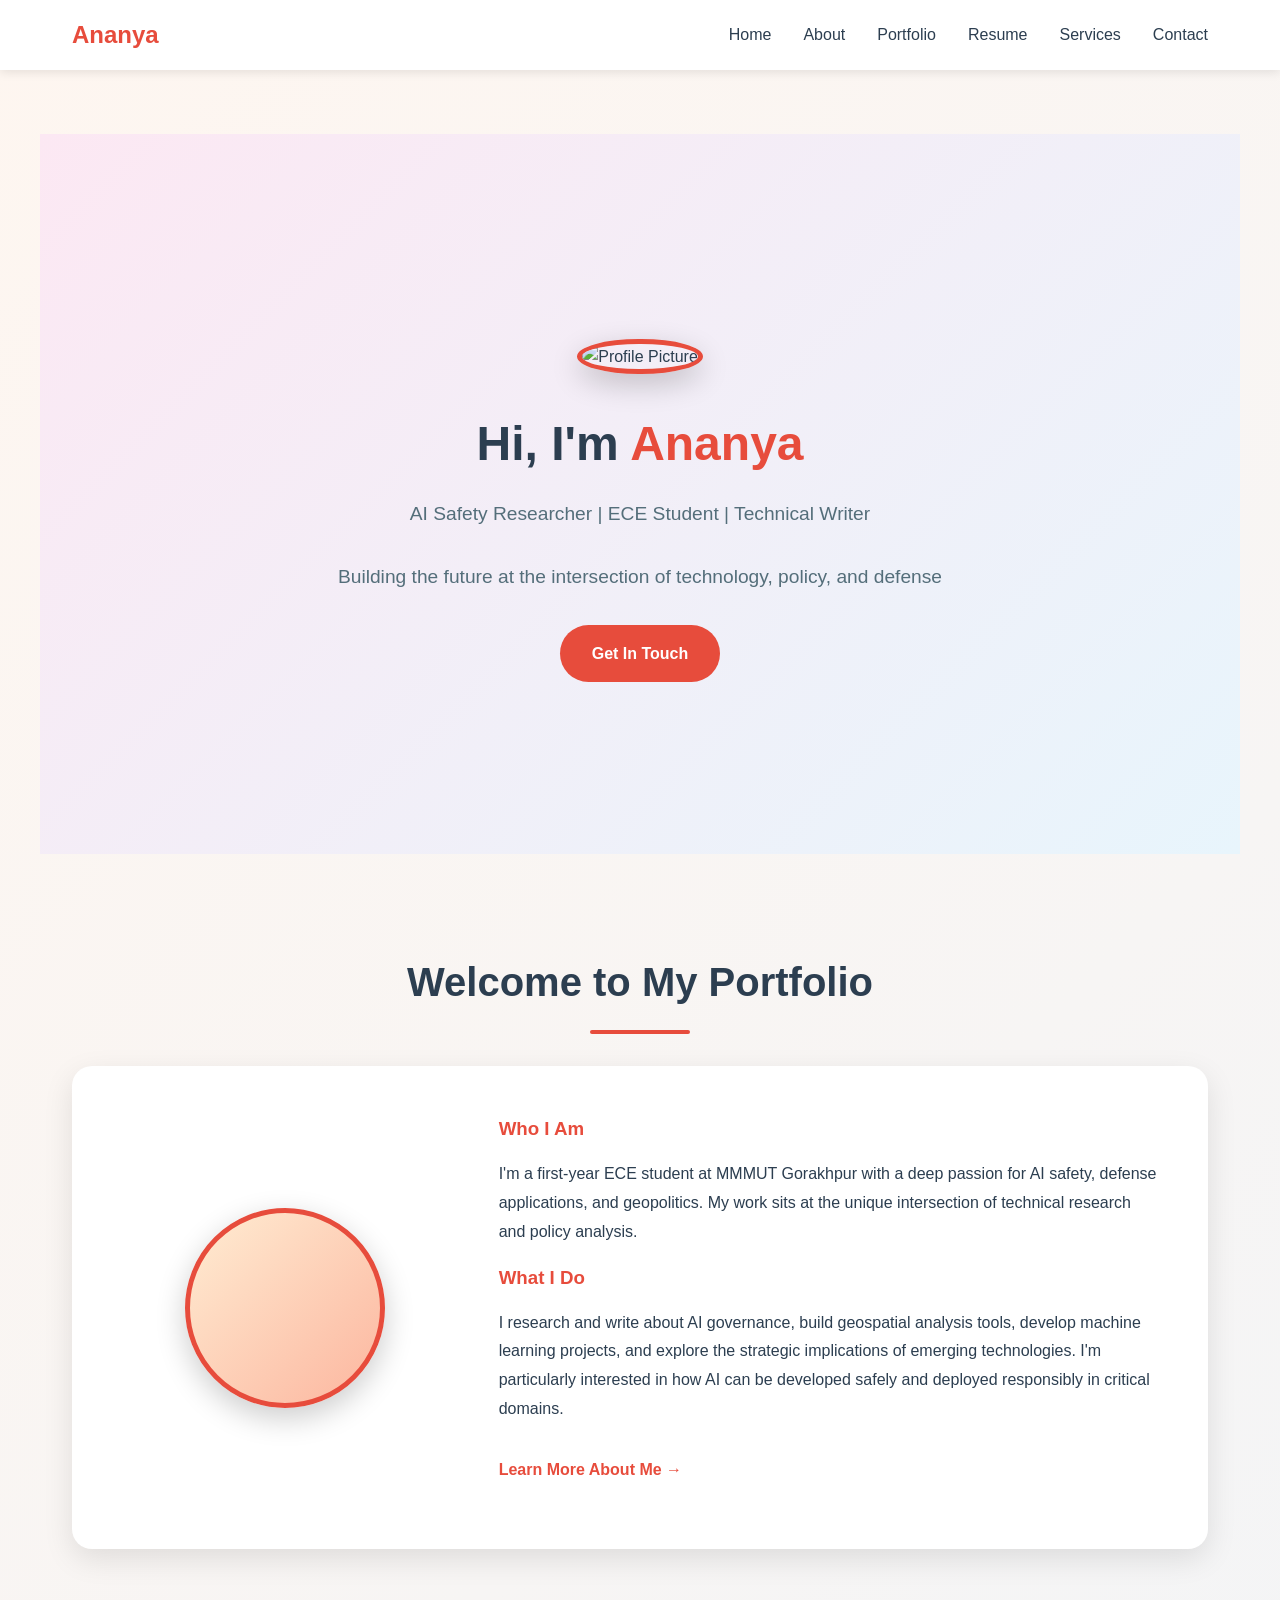
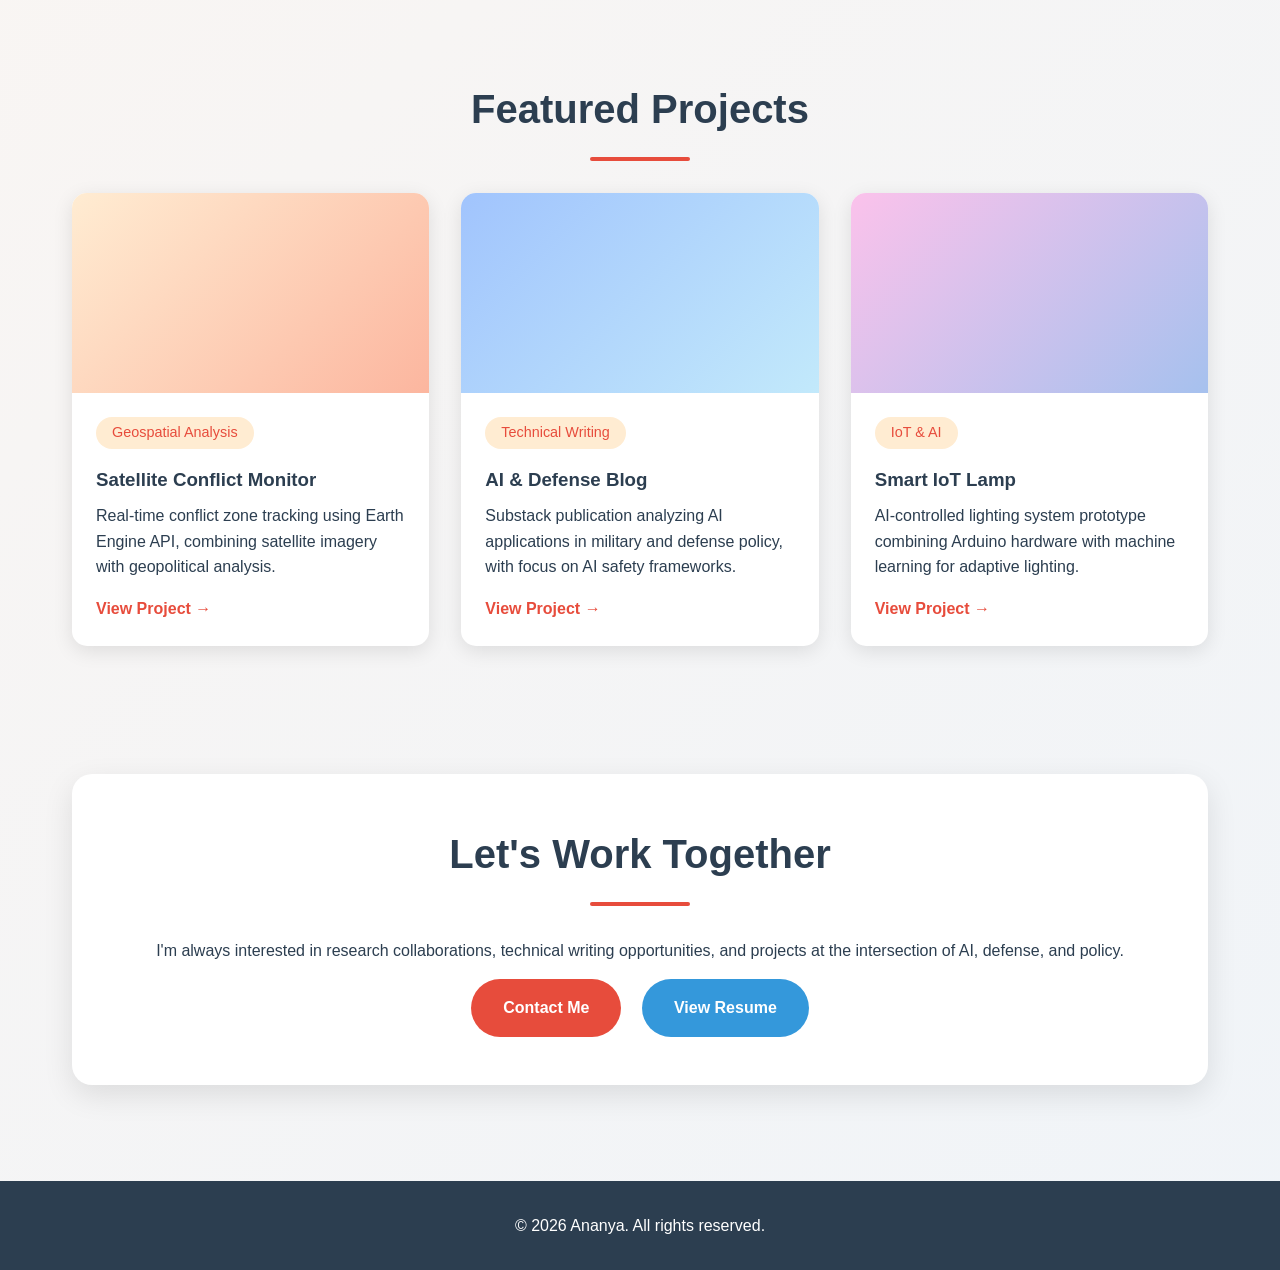
==== index.html @ 9c9a26e3 "Create initial portfolio website structure Initial creation of the portfolio website with navigation" ====
<!DOCTYPE html>
<html lang="en">
<head>
    <meta charset="UTF-8">
    <meta name="viewport" content="width=device-width, initial-scale=1.0">
    <title>Ananya | Portfolio</title>
    <link rel="stylesheet" href="styles.css">
</head>
<body>
    <!-- Navigation -->
    <nav>
        <div class="nav-container">
            <div class="logo">Ananya</div>
            <ul class="nav-links">
                <li><a href="index.html">Home</a></li>
                <li><a href="about.html">About</a></li>
                <li><a href="portfolio.html">Portfolio</a></li>
                <li><a href="resume.html">Resume</a></li>
                <li><a href="services.html">Services</a></li>
                <li><a href="contact.html">Contact</a></li>
            </ul>
        </div>
    </nav>

    <!-- Hero Section -->
    <section class="hero">
        <div class="hero-content">
            <img src="https://via.placeholder.com/200" alt="Profile Picture" class="profile-pic">
            <h1>Hi, I'm <span class="highlight">Ananya</span></h1>
            <p>AI Safety Researcher | ECE Student | Technical Writer</p>
            <p>Building the future at the intersection of technology, policy, and defense</p>
            <a href="contact.html" class="cta-button">Get In Touch</a>
        </div>
    </section>

    <!-- Quick Intro -->
    <section>
        <h2>Welcome to My Portfolio</h2>
        <div class="about-content">
            <div class="profile-pic" style="background: linear-gradient(135deg, #ffecd2 0%, #fcb69f 100%);"></div>
            <div class="about-text">
                <h3>Who I Am</h3>
                <p>I'm a first-year ECE student at MMMUT Gorakhpur with a deep passion for AI safety, defense applications, and geopolitics. My work sits at the unique intersection of technical research and policy analysis.</p>
                <h3>What I Do</h3>
                <p>I research and write about AI governance, build geospatial analysis tools, develop machine learning projects, and explore the strategic implications of emerging technologies. I'm particularly interested in how AI can be developed safely and deployed responsibly in critical domains.</p>
                <p><a href="about.html" class="project-link">Learn More About Me →</a></p>
            </div>
        </div>
    </section>

    <!-- Featured Projects -->
    <section>
        <h2>Featured Projects</h2>
        <div class="portfolio-grid">
            <div class="project-card">
                <div class="project-image"></div>
                <div class="project-content">
                    <span class="project-category">Geospatial Analysis</span>
                    <h3>Satellite Conflict Monitor</h3>
                    <p>Real-time conflict zone tracking using Earth Engine API, combining satellite imagery with geopolitical analysis.</p>
                    <a href="portfolio.html" class="project-link">View Project →</a>
                </div>
            </div>
            <div class="project-card">
                <div class="project-image" style="background: linear-gradient(135deg, #a1c4fd 0%, #c2e9fb 100%);"></div>
                <div class="project-content">
                    <span class="project-category">Technical Writing</span>
                    <h3>AI & Defense Blog</h3>
                    <p>Substack publication analyzing AI applications in military and defense policy, with focus on AI safety frameworks.</p>
                    <a href="portfolio.html" class="project-link">View Project →</a>
                </div>
            </div>
            <div class="project-card">
                <div class="project-image" style="background: linear-gradient(135deg, #fbc2eb 0%, #a6c1ee 100%);"></div>
                <div class="project-content">
                    <span class="project-category">IoT & AI</span>
                    <h3>Smart IoT Lamp</h3>
                    <p>AI-controlled lighting system prototype combining Arduino hardware with machine learning for adaptive lighting.</p>
                    <a href="portfolio.html" class="project-link">View Project →</a>
                </div>
            </div>
        </div>
    </section>

    <!-- CTA Section -->
    <section>
        <div class="resume-download">
            <h2>Let's Work Together</h2>
            <p>I'm always interested in research collaborations, technical writing opportunities, and projects at the intersection of AI, defense, and policy.</p>
            <a href="contact.html" class="cta-button">Contact Me</a>
            <a href="resume.html" class="download-button" style="margin-left: 1rem;">View Resume</a>
        </div>
    </section>

    <!-- Footer -->
    <footer>
        <p>&copy; 2026 Ananya. All rights reserved.</p>
    </footer>
</body>
</html>
---- styles.css ----
/* Portfolio Website Styles - Pastel backgrounds with pop colors */

* {
    margin: 0;
    padding: 0;
    box-sizing: border-box;
}

body {
    font-family: 'Segoe UI', Tahoma, Geneva, Verdana, sans-serif;
    line-height: 1.6;
    color: #2c3e50;
    background: linear-gradient(135deg, #fef6f0 0%, #f0f4f8 100%);
}

/* Navigation */
nav {
    background: rgba(255, 255, 255, 0.95);
    box-shadow: 0 2px 10px rgba(0, 0, 0, 0.1);
    position: sticky;
    top: 0;
    z-index: 1000;
}

.nav-container {
    max-width: 1200px;
    margin: 0 auto;
    padding: 1rem 2rem;
    display: flex;
    justify-content: space-between;
    align-items: center;
}

.logo {
    font-size: 1.5rem;
    font-weight: bold;
    color: #e74c3c;
}

.nav-links {
    display: flex;
    list-style: none;
    gap: 2rem;
}

.nav-links a {
    text-decoration: none;
    color: #2c3e50;
    font-weight: 500;
    transition: color 0.3s;
}

.nav-links a:hover {
    color: #e74c3c;
}

/* Hero Section */
.hero {
    min-height: 80vh;
    display: flex;
    align-items: center;
    justify-content: center;
    text-align: center;
    padding: 2rem;
    background: linear-gradient(135deg, #fce8f3 0%, #e8f5fc 100%);
}

.hero-content h1 {
    font-size: 3rem;
    color: #2c3e50;
    margin-bottom: 1rem;
}

.hero-content .highlight {
    color: #e74c3c;
}

.hero-content p {
    font-size: 1.2rem;
    color: #546e7a;
    margin-bottom: 2rem;
}

.profile-pic {
    width: 200px;
    height: 200px;
    border-radius: 50%;
    margin: 2rem auto;
    border: 5px solid #e74c3c;
    object-fit: cover;
    box-shadow: 0 10px 30px rgba(0, 0, 0, 0.2);
}

.cta-button {
    display: inline-block;
    padding: 1rem 2rem;
    background: #e74c3c;
    color: white;
    text-decoration: none;
    border-radius: 50px;
    font-weight: bold;
    transition: transform 0.3s, box-shadow 0.3s;
}

.cta-button:hover {
    transform: translateY(-3px);
    box-shadow: 0 10px 20px rgba(231, 76, 60, 0.3);
}

/* Sections */
section {
    max-width: 1200px;
    margin: 4rem auto;
    padding: 2rem;
}

h2 {
    font-size: 2.5rem;
    color: #2c3e50;
    margin-bottom: 2rem;
    text-align: center;
}

h2::after {
    content: '';
    display: block;
    width: 100px;
    height: 4px;
    background: #e74c3c;
    margin: 1rem auto;
    border-radius: 2px;
}

/* About Section */
.about-content {
    display: grid;
    grid-template-columns: 1fr 2fr;
    gap: 3rem;
    align-items: center;
    background: white;
    padding: 3rem;
    border-radius: 20px;
    box-shadow: 0 10px 30px rgba(0, 0, 0, 0.1);
}

.about-text h3 {
    color: #e74c3c;
    margin-bottom: 1rem;
}

.about-text p {
    margin-bottom: 1rem;
    line-height: 1.8;
}

/* Portfolio Grid */
.portfolio-grid {
    display: grid;
    grid-template-columns: repeat(auto-fit, minmax(300px, 1fr));
    gap: 2rem;
}

.project-card {
    background: white;
    border-radius: 15px;
    overflow: hidden;
    box-shadow: 0 5px 20px rgba(0, 0, 0, 0.1);
    transition: transform 0.3s;
}

.project-card:hover {
    transform: translateY(-10px);
}

.project-image {
    width: 100%;
    height: 200px;
    object-fit: cover;
    background: linear-gradient(135deg, #ffecd2 0%, #fcb69f 100%);
}

.project-content {
    padding: 1.5rem;
}

.project-content h3 {
    color: #2c3e50;
    margin-bottom: 0.5rem;
}

.project-category {
    display: inline-block;
    padding: 0.3rem 1rem;
    background: #ffecd2;
    color: #e74c3c;
    border-radius: 20px;
    font-size: 0.9rem;
    margin-bottom: 1rem;
}

.project-link {
    display: inline-block;
    margin-top: 1rem;
    color: #e74c3c;
    text-decoration: none;
    font-weight: bold;
}

.project-link:hover {
    text-decoration: underline;
}

/* Resume Section */
.resume-download {
    text-align: center;
    padding: 3rem;
    background: white;
    border-radius: 20px;
    box-shadow: 0 10px 30px rgba(0, 0, 0, 0.1);
}

.download-button {
    display: inline-block;
    padding: 1rem 2rem;
    background: #3498db;
    color: white;
    text-decoration: none;
    border-radius: 50px;
    font-weight: bold;
    margin-top: 1rem;
    transition: background 0.3s;
}

.download-button:hover {
    background: #2980b9;
}

.resume-preview {
    display: grid;
    grid-template-columns: repeat(auto-fit, minmax(250px, 1fr));
    gap: 2rem;
    margin-top: 2rem;
}

.resume-section {
    background: #f8f9fa;
    padding: 1.5rem;
    border-radius: 10px;
    border-left: 4px solid #e74c3c;
}

.resume-section h3 {
    color: #e74c3c;
    margin-bottom: 1rem;
}

.resume-item {
    margin-bottom: 1rem;
}

.resume-item h4 {
    color: #2c3e50;
    margin-bottom: 0.3rem;
}

.resume-item p {
    color: #546e7a;
    font-size: 0.9rem;
}

/* Services Section */
.services-grid {
    display: grid;
    grid-template-columns: repeat(auto-fit, minmax(280px, 1fr));
    gap: 2rem;
}

.service-card {
    background: white;
    padding: 2rem;
    border-radius: 15px;
    text-align: center;
    box-shadow: 0 5px 20px rgba(0, 0, 0, 0.1);
    transition: transform 0.3s;
}

.service-card:hover {
    transform: translateY(-10px);
}

.service-icon {
    font-size: 3rem;
    margin-bottom: 1rem;
}

.service-card h3 {
    color: #2c3e50;
    margin-bottom: 1rem;
}

.testimonial {
    background: #fef6f0;
    padding: 1.5rem;
    border-radius: 10px;
    margin-top: 1rem;
    border-left: 4px solid #e74c3c;
}

.testimonial p {
    font-style: italic;
    margin-bottom: 0.5rem;
}

.testimonial-author {
    font-weight: bold;
    color: #e74c3c;
}

/* Contact Section */
.contact-container {
    display: grid;
    grid-template-columns: 1fr 1fr;
    gap: 3rem;
    background: white;
    padding: 3rem;
    border-radius: 20px;
    box-shadow: 0 10px 30px rgba(0, 0, 0, 0.1);
}

.contact-form {
    display: flex;
    flex-direction: column;
    gap: 1rem;
}

.form-group {
    display: flex;
    flex-direction: column;
}

.form-group label {
    margin-bottom: 0.5rem;
    color: #2c3e50;
    font-weight: 500;
}

.form-group input,
.form-group textarea {
    padding: 0.8rem;
    border: 2px solid #e0e0e0;
    border-radius: 8px;
    font-family: inherit;
    transition: border-color 0.3s;
}

.form-group input:focus,
.form-group textarea:focus {
    outline: none;
    border-color: #e74c3c;
}

.form-group textarea {
    resize: vertical;
    min-height: 150px;
}

.submit-button {
    padding: 1rem 2rem;
    background: #e74c3c;
    color: white;
    border: none;
    border-radius: 50px;
    font-weight: bold;
    cursor: pointer;
    transition: background 0.3s;
}

.submit-button:hover {
    background: #c0392b;
}

.contact-info h3 {
    color: #2c3e50;
    margin-bottom: 1.5rem;
}

.contact-item {
    display: flex;
    align-items: center;
    gap: 1rem;
    margin-bottom: 1.5rem;
}

.contact-icon {
    width: 50px;
    height: 50px;
    background: #fef6f0;
    border-radius: 50%;
    display: flex;
    align-items: center;
    justify-content: center;
    color: #e74c3c;
    font-size: 1.5rem;
}

.social-links {
    display: flex;
    gap: 1rem;
    margin-top: 2rem;
}

.social-link {
    width: 50px;
    height: 50px;
    background: #fef6f0;
    border-radius: 50%;
    display: flex;
    align-items: center;
    justify-content: center;
    color: #e74c3c;
    text-decoration: none;
    font-size: 1.5rem;
    transition: background 0.3s, transform 0.3s;
}

.social-link:hover {
    background: #e74c3c;
    color: white;
    transform: scale(1.1);
}

/* Footer */
footer {
    background: #2c3e50;
    color: white;
    text-align: center;
    padding: 2rem;
    margin-top: 4rem;
}

/* Responsive Design */
@media (max-width: 768px) {
    .nav-links {
        gap: 1rem;
    }
    
    .hero-content h1 {
        font-size: 2rem;
    }
    
    .about-content,
    .contact-container {
        grid-template-columns: 1fr;
    }
    
    .portfolio-grid,
    .services-grid {
        grid-template-columns: 1fr;
    }
}
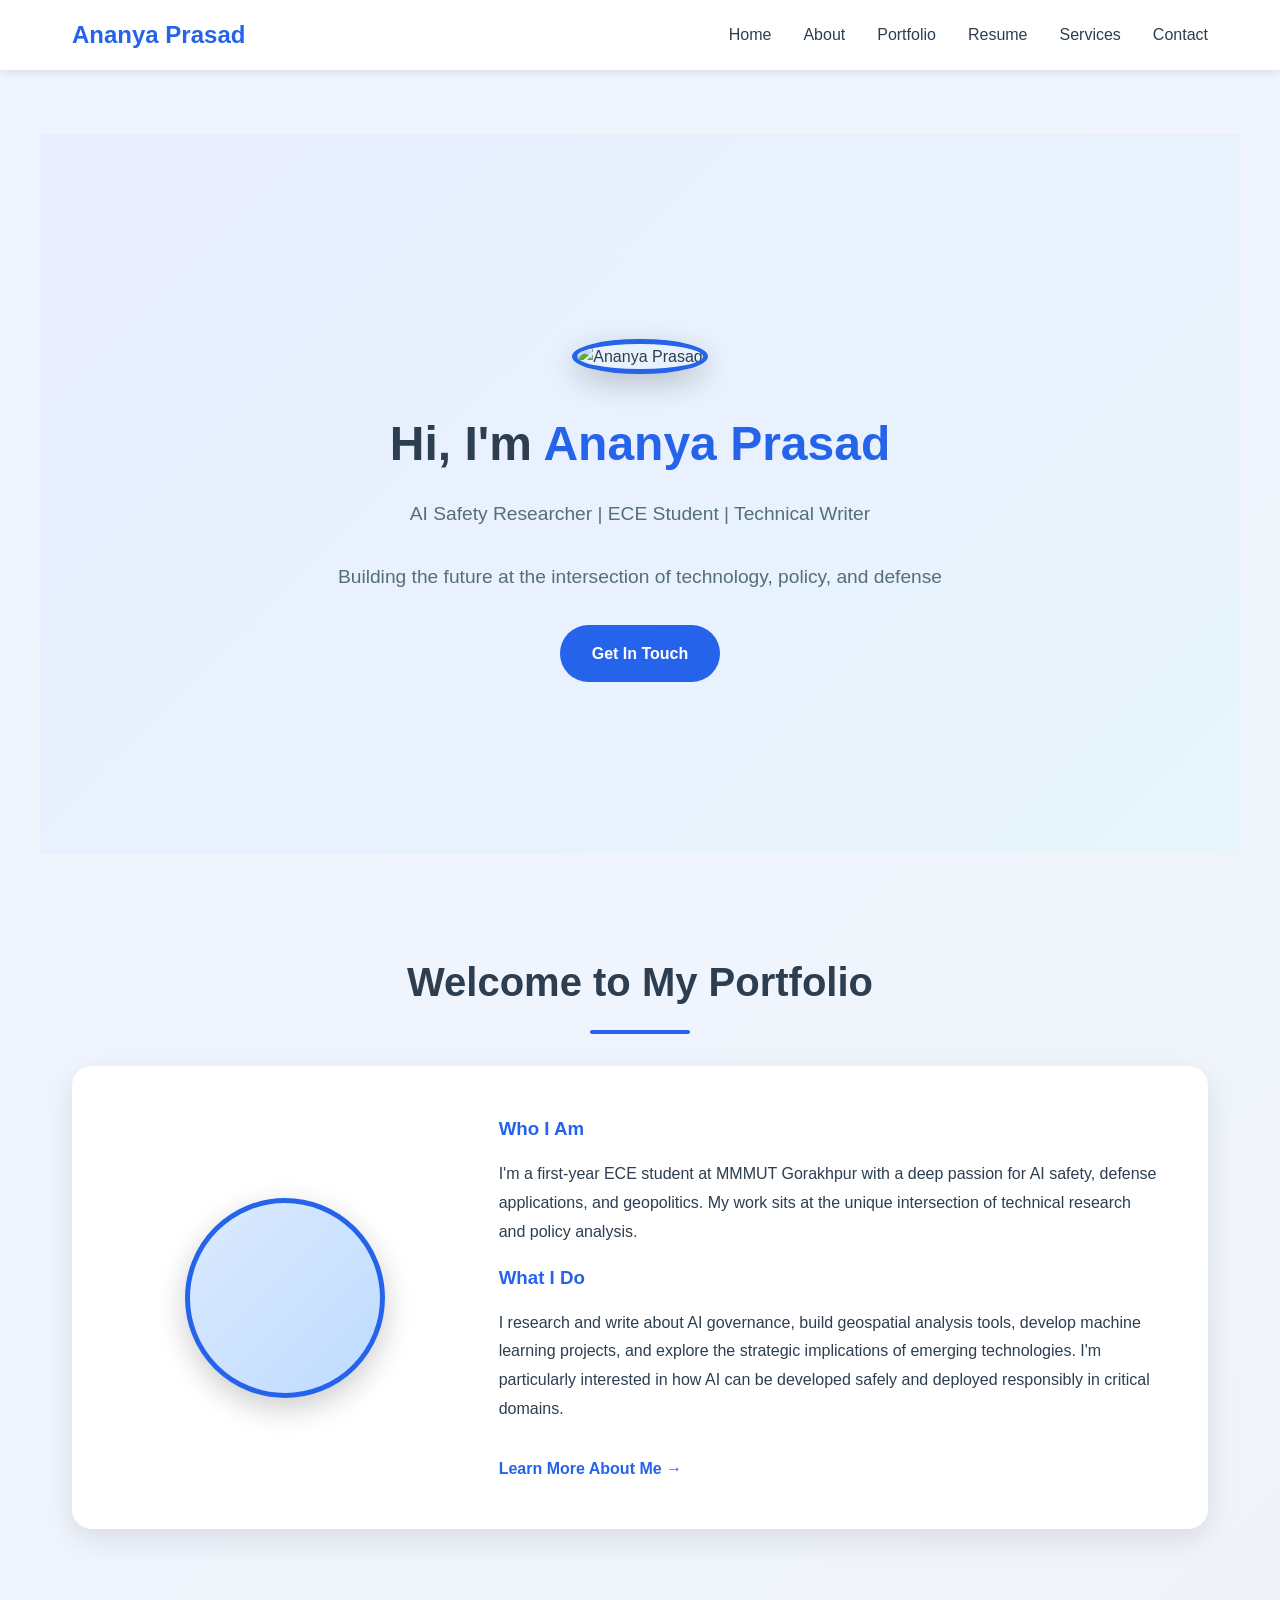
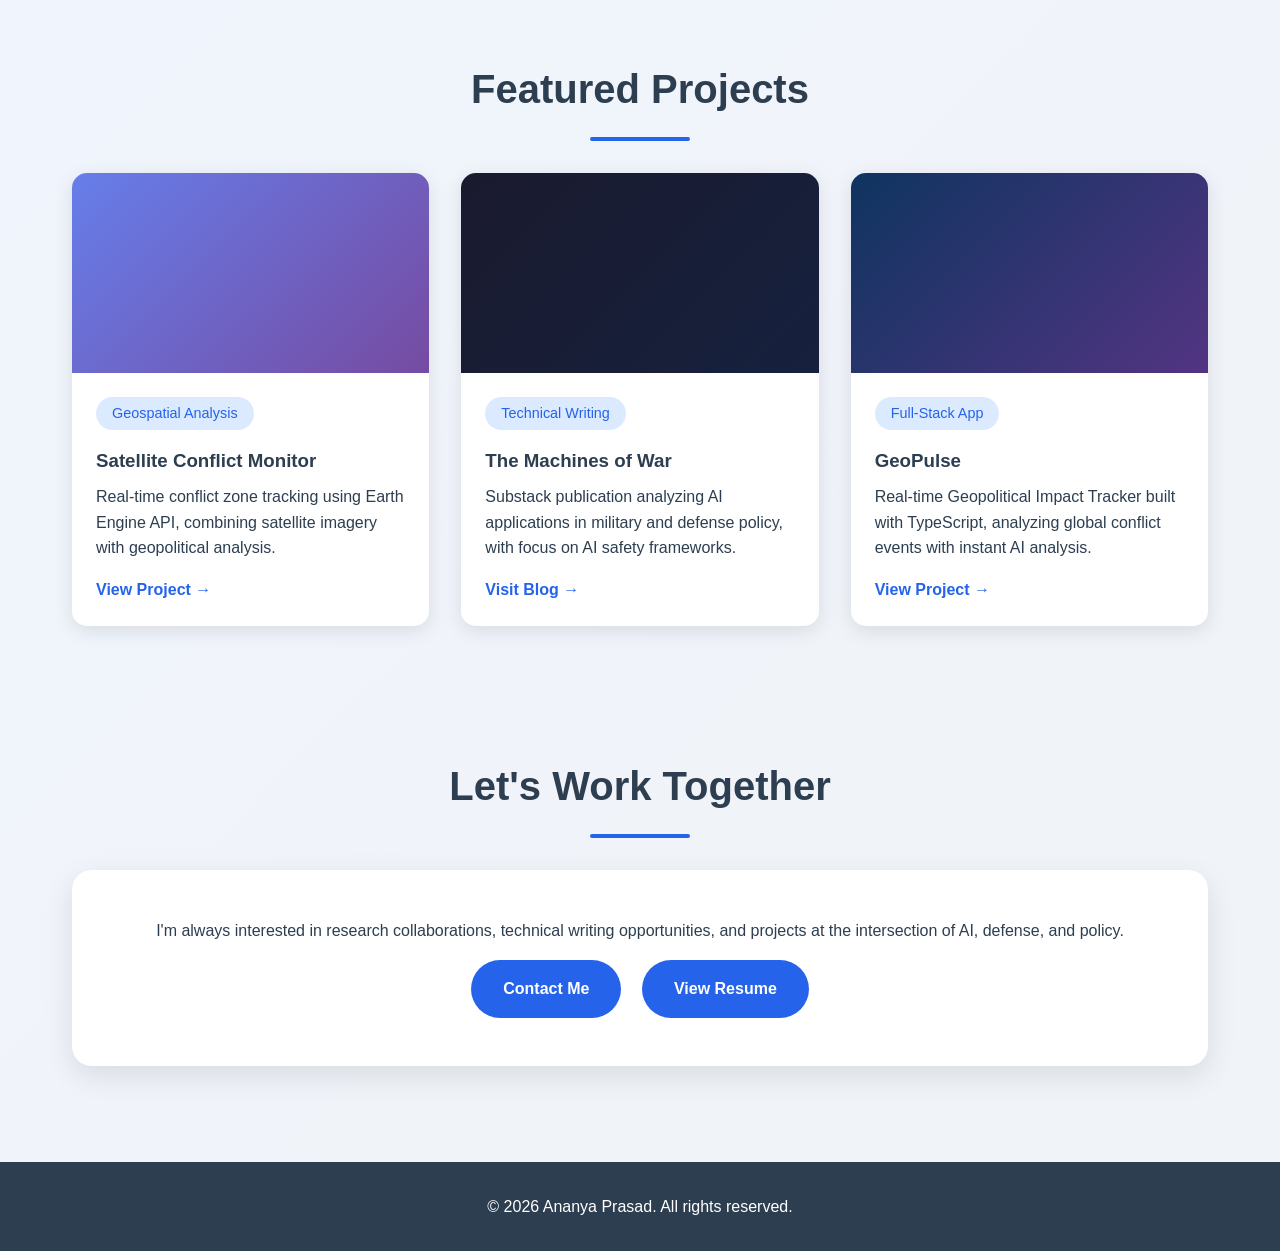
==== commit 8c64ea1b: "Update index.html with accurate info and real project links" ====
--- a/index.html
+++ b/index.html
@@ -3,14 +3,14 @@
 <head>
     <meta charset="UTF-8">
     <meta name="viewport" content="width=device-width, initial-scale=1.0">
-    <title>Ananya | Portfolio</title>
+    <title>Ananya Prasad | Portfolio</title>
     <link rel="stylesheet" href="styles.css">
 </head>
 <body>
     <!-- Navigation -->
     <nav>
         <div class="nav-container">
-            <div class="logo">Ananya</div>
+            <div class="logo">Ananya Prasad</div>
             <ul class="nav-links">
                 <li><a href="index.html">Home</a></li>
                 <li><a href="about.html">About</a></li>
@@ -25,8 +25,8 @@
     <!-- Hero Section -->
     <section class="hero">
         <div class="hero-content">
-            <img src="https://via.placeholder.com/200" alt="Profile Picture" class="profile-pic">
-            <h1>Hi, I'm <span class="highlight">Ananya</span></h1>
+            <img src="profile.jpg" alt="Ananya Prasad" class="profile-pic">
+            <h1>Hi, I'm <span class="highlight">Ananya Prasad</span></h1>
             <p>AI Safety Researcher | ECE Student | Technical Writer</p>
             <p>Building the future at the intersection of technology, policy, and defense</p>
             <a href="contact.html" class="cta-button">Get In Touch</a>
@@ -37,13 +37,13 @@
     <section>
         <h2>Welcome to My Portfolio</h2>
         <div class="about-content">
-            <div class="profile-pic" style="background: linear-gradient(135deg, #ffecd2 0%, #fcb69f 100%);"></div>
+            <div class="profile-pic" style="background: linear-gradient(135deg, #dbeafe 0%, #bfdbfe 100%);"></div>
             <div class="about-text">
                 <h3>Who I Am</h3>
                 <p>I'm a first-year ECE student at MMMUT Gorakhpur with a deep passion for AI safety, defense applications, and geopolitics. My work sits at the unique intersection of technical research and policy analysis.</p>
                 <h3>What I Do</h3>
                 <p>I research and write about AI governance, build geospatial analysis tools, develop machine learning projects, and explore the strategic implications of emerging technologies. I'm particularly interested in how AI can be developed safely and deployed responsibly in critical domains.</p>
-                <p><a href="about.html" class="project-link">Learn More About Me →</a></p>
+                <a href="about.html" class="project-link">Learn More About Me &rarr;</a>
             </div>
         </div>
     </section>
@@ -53,48 +53,47 @@
         <h2>Featured Projects</h2>
         <div class="portfolio-grid">
             <div class="project-card">
-                <div class="project-image"></div>
+                <div class="project-image" style="background: linear-gradient(135deg, #667eea 0%, #764ba2 100%);"></div>
                 <div class="project-content">
                     <span class="project-category">Geospatial Analysis</span>
                     <h3>Satellite Conflict Monitor</h3>
                     <p>Real-time conflict zone tracking using Earth Engine API, combining satellite imagery with geopolitical analysis.</p>
-                    <a href="portfolio.html" class="project-link">View Project →</a>
+                    <a href="https://satellite-conflict-monitor.streamlit.app/" class="project-link" target="_blank">View Project &rarr;</a>
                 </div>
             </div>
             <div class="project-card">
-                <div class="project-image" style="background: linear-gradient(135deg, #a1c4fd 0%, #c2e9fb 100%);"></div>
+                <div class="project-image" style="background: linear-gradient(135deg, #1a1a2e 0%, #16213e 100%);"></div>
                 <div class="project-content">
                     <span class="project-category">Technical Writing</span>
-                    <h3>AI & Defense Blog</h3>
+                    <h3>The Machines of War</h3>
                     <p>Substack publication analyzing AI applications in military and defense policy, with focus on AI safety frameworks.</p>
-                    <a href="portfolio.html" class="project-link">View Project →</a>
+                    <a href="https://themachinesofwar.substack.com/" class="project-link" target="_blank">Visit Blog &rarr;</a>
                 </div>
             </div>
             <div class="project-card">
-                <div class="project-image" style="background: linear-gradient(135deg, #fbc2eb 0%, #a6c1ee 100%);"></div>
+                <div class="project-image" style="background: linear-gradient(135deg, #0f3460 0%, #533483 100%);"></div>
                 <div class="project-content">
-                    <span class="project-category">IoT & AI</span>
-                    <h3>Smart IoT Lamp</h3>
-                    <p>AI-controlled lighting system prototype combining Arduino hardware with machine learning for adaptive lighting.</p>
-                    <a href="portfolio.html" class="project-link">View Project →</a>
+                    <span class="project-category">Full-Stack App</span>
+                    <h3>GeoPulse</h3>
+                    <p>Real-time Geopolitical Impact Tracker built with TypeScript, analyzing global conflict events with instant AI analysis.</p>
+                    <a href="https://ananya-perchance.github.io/G.I.A.-Protocol/" class="project-link" target="_blank">View Project &rarr;</a>
                 </div>
             </div>
         </div>
     </section>
 
-    <!-- CTA Section -->
+    <!-- CTA -->
     <section>
+        <h2>Let's Work Together</h2>
         <div class="resume-download">
-            <h2>Let's Work Together</h2>
             <p>I'm always interested in research collaborations, technical writing opportunities, and projects at the intersection of AI, defense, and policy.</p>
-            <a href="contact.html" class="cta-button">Contact Me</a>
-            <a href="resume.html" class="download-button" style="margin-left: 1rem;">View Resume</a>
+            <a href="contact.html" class="cta-button" style="margin-right: 1rem;">Contact Me</a>
+            <a href="resume.html" class="download-button">View Resume</a>
         </div>
     </section>
 
-    <!-- Footer -->
     <footer>
-        <p>&copy; 2026 Ananya. All rights reserved.</p>
+        <p>&copy; 2026 Ananya Prasad. All rights reserved.</p>
     </footer>
 </body>
 </html>
--- a/styles.css
+++ b/styles.css
@@ -1,4 +1,4 @@
-/* Portfolio Website Styles - Pastel backgrounds with pop colors */
+/* Portfolio Website Styles - Blue theme */
 
 * {
     margin: 0;
@@ -10,7 +10,7 @@
     font-family: 'Segoe UI', Tahoma, Geneva, Verdana, sans-serif;
     line-height: 1.6;
     color: #2c3e50;
-    background: linear-gradient(135deg, #fef6f0 0%, #f0f4f8 100%);
+    background: linear-gradient(135deg, #f0f4ff 0%, #f0f4f8 100%);
 }
 
 /* Navigation */
@@ -34,7 +34,7 @@
 .logo {
     font-size: 1.5rem;
     font-weight: bold;
-    color: #e74c3c;
+    color: #2563eb;
 }
 
 .nav-links {
@@ -51,7 +51,7 @@
 }
 
 .nav-links a:hover {
-    color: #e74c3c;
+    color: #2563eb;
 }
 
 /* Hero Section */
@@ -62,7 +62,7 @@
     justify-content: center;
     text-align: center;
     padding: 2rem;
-    background: linear-gradient(135deg, #fce8f3 0%, #e8f5fc 100%);
+    background: linear-gradient(135deg, #e8eeff 0%, #e8f5fc 100%);
 }
 
 .hero-content h1 {
@@ -72,7 +72,7 @@
 }
 
 .hero-content .highlight {
-    color: #e74c3c;
+    color: #2563eb;
 }
 
 .hero-content p {
@@ -86,7 +86,7 @@
     height: 200px;
     border-radius: 50%;
     margin: 2rem auto;
-    border: 5px solid #e74c3c;
+    border: 5px solid #2563eb;
     object-fit: cover;
     box-shadow: 0 10px 30px rgba(0, 0, 0, 0.2);
 }
@@ -94,7 +94,7 @@
 .cta-button {
     display: inline-block;
     padding: 1rem 2rem;
-    background: #e74c3c;
+    background: #2563eb;
     color: white;
     text-decoration: none;
     border-radius: 50px;
@@ -104,7 +104,7 @@
 
 .cta-button:hover {
     transform: translateY(-3px);
-    box-shadow: 0 10px 20px rgba(231, 76, 60, 0.3);
+    box-shadow: 0 10px 20px rgba(37, 99, 235, 0.3);
 }
 
 /* Sections */
@@ -126,7 +126,7 @@
     display: block;
     width: 100px;
     height: 4px;
-    background: #e74c3c;
+    background: #2563eb;
     margin: 1rem auto;
     border-radius: 2px;
 }
@@ -144,7 +144,7 @@
 }
 
 .about-text h3 {
-    color: #e74c3c;
+    color: #2563eb;
     margin-bottom: 1rem;
 }
 
@@ -176,7 +176,7 @@
     width: 100%;
     height: 200px;
     object-fit: cover;
-    background: linear-gradient(135deg, #ffecd2 0%, #fcb69f 100%);
+    background: linear-gradient(135deg, #dbeafe 0%, #bfdbfe 100%);
 }
 
 .project-content {
@@ -191,8 +191,8 @@
 .project-category {
     display: inline-block;
     padding: 0.3rem 1rem;
-    background: #ffecd2;
-    color: #e74c3c;
+    background: #dbeafe;
+    color: #2563eb;
     border-radius: 20px;
     font-size: 0.9rem;
     margin-bottom: 1rem;
@@ -201,7 +201,7 @@
 .project-link {
     display: inline-block;
     margin-top: 1rem;
-    color: #e74c3c;
+    color: #2563eb;
     text-decoration: none;
     font-weight: bold;
 }
@@ -222,7 +222,7 @@
 .download-button {
     display: inline-block;
     padding: 1rem 2rem;
-    background: #3498db;
+    background: #2563eb;
     color: white;
     text-decoration: none;
     border-radius: 50px;
@@ -232,7 +232,7 @@
 }
 
 .download-button:hover {
-    background: #2980b9;
+    background: #1d4ed8;
 }
 
 .resume-preview {
@@ -246,11 +246,11 @@
     background: #f8f9fa;
     padding: 1.5rem;
     border-radius: 10px;
-    border-left: 4px solid #e74c3c;
+    border-left: 4px solid #2563eb;
 }
 
 .resume-section h3 {
-    color: #e74c3c;
+    color: #2563eb;
     margin-bottom: 1rem;
 }
 
@@ -299,11 +299,11 @@
 }
 
 .testimonial {
-    background: #fef6f0;
+    background: #eff6ff;
     padding: 1.5rem;
     border-radius: 10px;
     margin-top: 1rem;
-    border-left: 4px solid #e74c3c;
+    border-left: 4px solid #2563eb;
 }
 
 .testimonial p {
@@ -313,7 +313,7 @@
 
 .testimonial-author {
     font-weight: bold;
-    color: #e74c3c;
+    color: #2563eb;
 }
 
 /* Contact Section */
@@ -356,7 +356,7 @@
 .form-group input:focus,
 .form-group textarea:focus {
     outline: none;
-    border-color: #e74c3c;
+    border-color: #2563eb;
 }
 
 .form-group textarea {
@@ -366,7 +366,7 @@
 
 .submit-button {
     padding: 1rem 2rem;
-    background: #e74c3c;
+    background: #2563eb;
     color: white;
     border: none;
     border-radius: 50px;
@@ -376,7 +376,7 @@
 }
 
 .submit-button:hover {
-    background: #c0392b;
+    background: #1d4ed8;
 }
 
 .contact-info h3 {
@@ -394,12 +394,12 @@
 .contact-icon {
     width: 50px;
     height: 50px;
-    background: #fef6f0;
+    background: #eff6ff;
     border-radius: 50%;
     display: flex;
     align-items: center;
     justify-content: center;
-    color: #e74c3c;
+    color: #2563eb;
     font-size: 1.5rem;
 }
 
@@ -412,19 +412,19 @@
 .social-link {
     width: 50px;
     height: 50px;
-    background: #fef6f0;
+    background: #eff6ff;
     border-radius: 50%;
     display: flex;
     align-items: center;
     justify-content: center;
-    color: #e74c3c;
+    color: #2563eb;
     text-decoration: none;
     font-size: 1.5rem;
     transition: background 0.3s, transform 0.3s;
 }
 
 .social-link:hover {
-    background: #e74c3c;
+    background: #2563eb;
     color: white;
     transform: scale(1.1);
 }
@@ -443,16 +443,13 @@
     .nav-links {
         gap: 1rem;
     }
-    
     .hero-content h1 {
         font-size: 2rem;
     }
-    
     .about-content,
     .contact-container {
         grid-template-columns: 1fr;
     }
-    
     .portfolio-grid,
     .services-grid {
         grid-template-columns: 1fr;
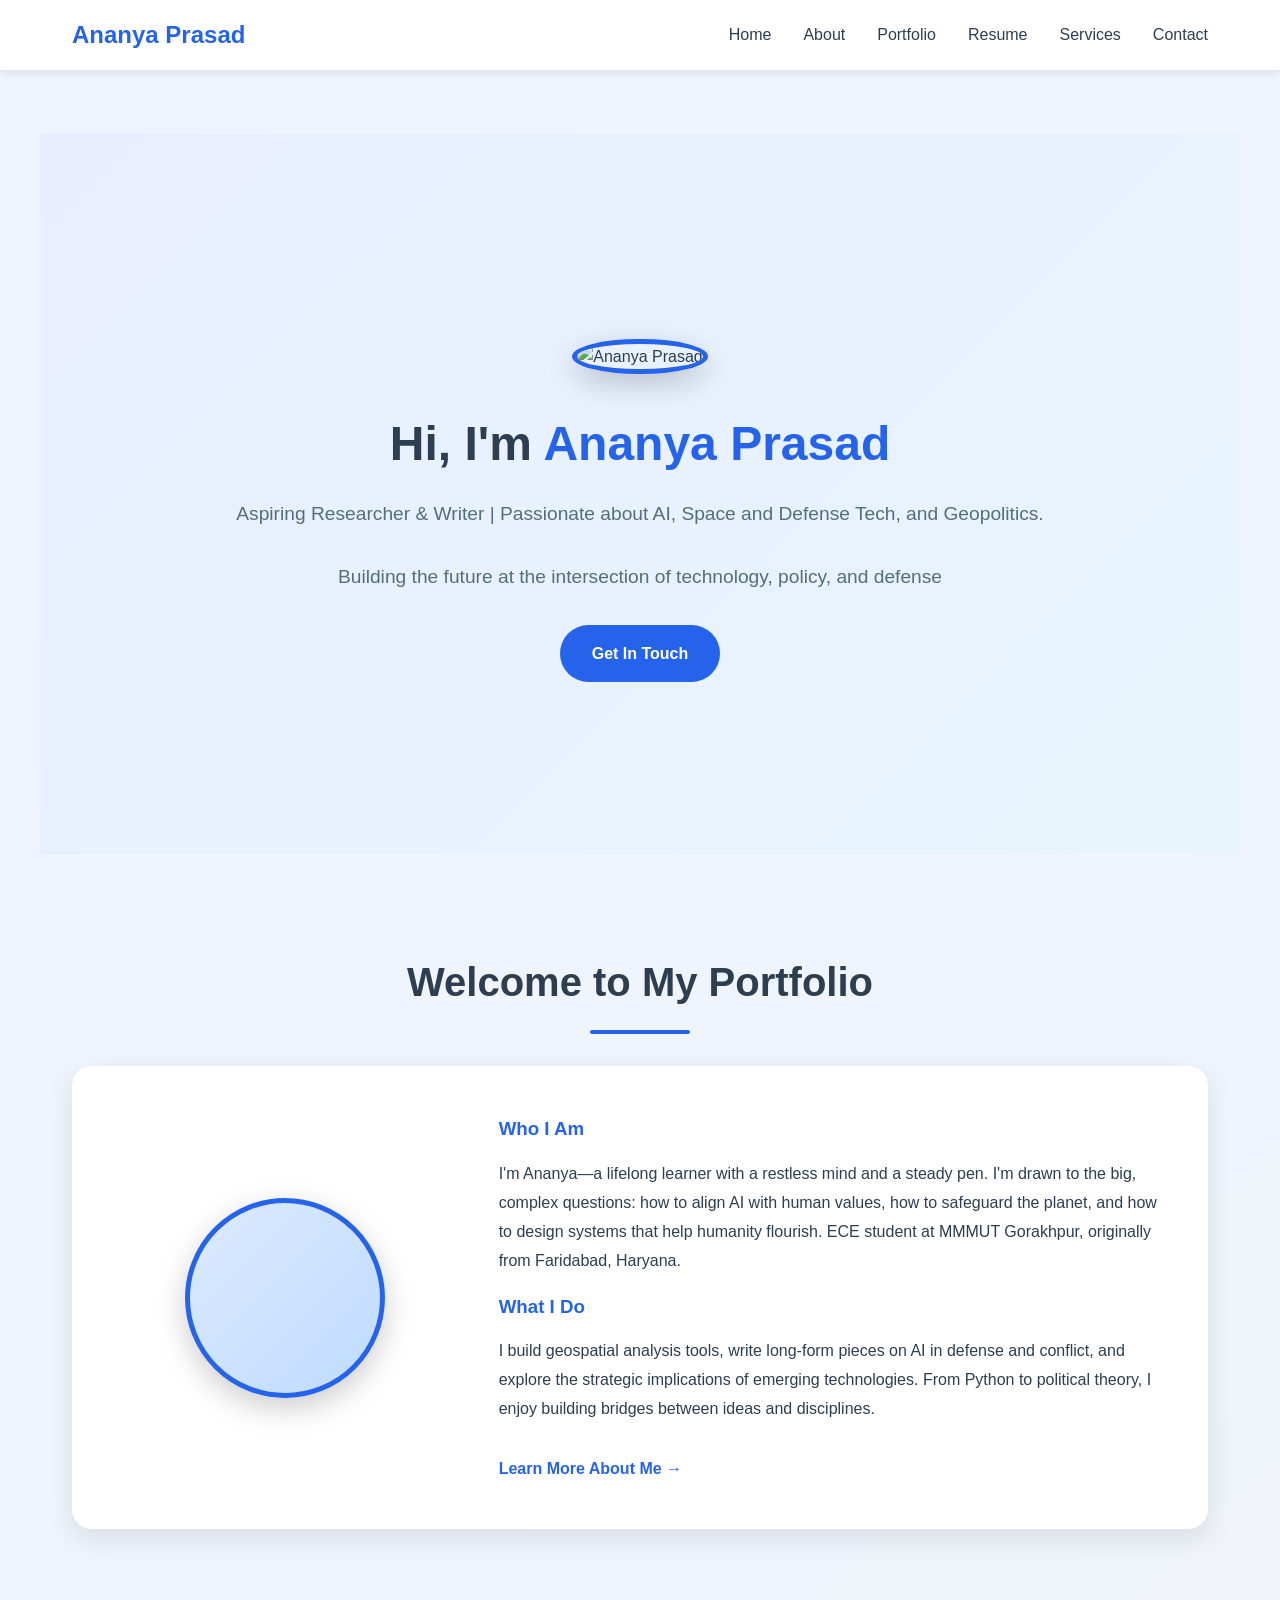
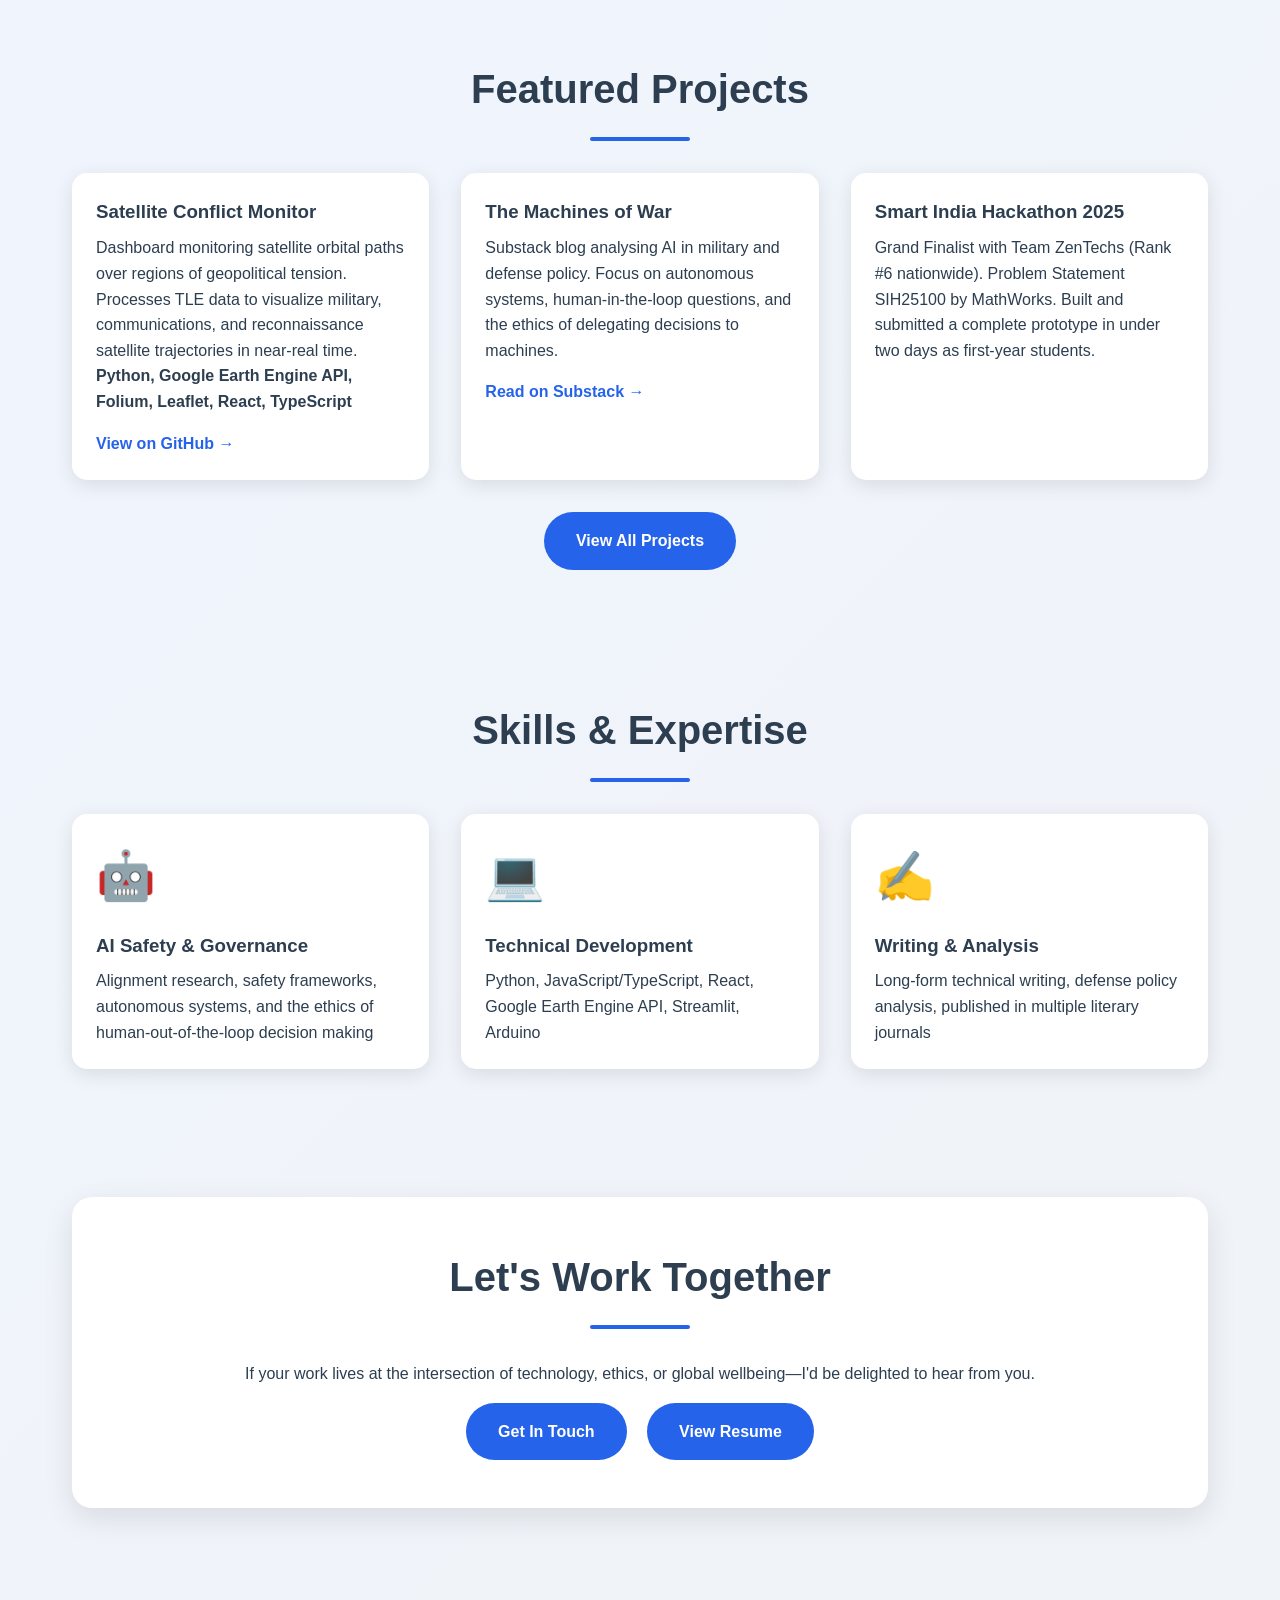
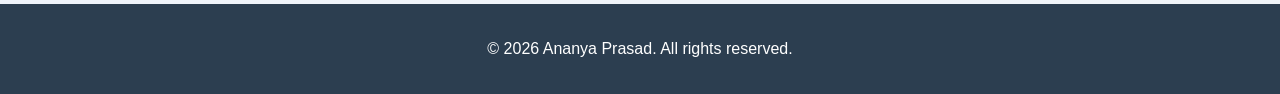
==== commit 4483fb02: "Update homepage: sync with LinkedIn profile and writing style" ====
--- a/index.html
+++ b/index.html
@@ -27,7 +27,7 @@
         <div class="hero-content">
             <img src="profile.jpg" alt="Ananya Prasad" class="profile-pic">
             <h1>Hi, I'm <span class="highlight">Ananya Prasad</span></h1>
-            <p>AI Safety Researcher | ECE Student | Technical Writer</p>
+            <p>Aspiring Researcher &amp; Writer | Passionate about AI, Space and Defense Tech, and Geopolitics.</p>
             <p>Building the future at the intersection of technology, policy, and defense</p>
             <a href="contact.html" class="cta-button">Get In Touch</a>
         </div>
@@ -40,9 +40,9 @@
             <div class="profile-pic" style="background: linear-gradient(135deg, #dbeafe 0%, #bfdbfe 100%);"></div>
             <div class="about-text">
                 <h3>Who I Am</h3>
-                <p>I'm a first-year ECE student at MMMUT Gorakhpur with a deep passion for AI safety, defense applications, and geopolitics. My work sits at the unique intersection of technical research and policy analysis.</p>
+                <p>I'm Ananya&mdash;a lifelong learner with a restless mind and a steady pen. I'm drawn to the big, complex questions: how to align AI with human values, how to safeguard the planet, and how to design systems that help humanity flourish. ECE student at MMMUT Gorakhpur, originally from Faridabad, Haryana.</p>
                 <h3>What I Do</h3>
-                <p>I research and write about AI governance, build geospatial analysis tools, develop machine learning projects, and explore the strategic implications of emerging technologies. I'm particularly interested in how AI can be developed safely and deployed responsibly in critical domains.</p>
+                <p>I build geospatial analysis tools, write long-form pieces on AI in defense and conflict, and explore the strategic implications of emerging technologies. From Python to political theory, I enjoy building bridges between ideas and disciplines.</p>
                 <a href="about.html" class="project-link">Learn More About Me &rarr;</a>
             </div>
         </div>
@@ -53,30 +53,55 @@
         <h2>Featured Projects</h2>
         <div class="portfolio-grid">
             <div class="project-card">
-                <div class="project-image" style="background: linear-gradient(135deg, #667eea 0%, #764ba2 100%);"></div>
                 <div class="project-content">
-                    <span class="project-category">Geospatial Analysis</span>
                     <h3>Satellite Conflict Monitor</h3>
-                    <p>Real-time conflict zone tracking using Earth Engine API, combining satellite imagery with geopolitical analysis.</p>
-                    <a href="https://satellite-conflict-monitor.streamlit.app/" class="project-link" target="_blank">View Project &rarr;</a>
+                    <p>Dashboard monitoring satellite orbital paths over regions of geopolitical tension. Processes TLE data to visualize military, communications, and reconnaissance satellite trajectories in near-real time.</p>
+                    <p><strong>Python, Google Earth Engine API, Folium, Leaflet, React, TypeScript</strong></p>
+                    <a href="https://github.com/ananya-perchance" target="_blank" class="project-link">View on GitHub &rarr;</a>
                 </div>
             </div>
             <div class="project-card">
-                <div class="project-image" style="background: linear-gradient(135deg, #1a1a2e 0%, #16213e 100%);"></div>
                 <div class="project-content">
-                    <span class="project-category">Technical Writing</span>
                     <h3>The Machines of War</h3>
-                    <p>Substack publication analyzing AI applications in military and defense policy, with focus on AI safety frameworks.</p>
-                    <a href="https://themachinesofwar.substack.com/" class="project-link" target="_blank">Visit Blog &rarr;</a>
+                    <p>Substack blog analysing AI in military and defense policy. Focus on autonomous systems, human-in-the-loop questions, and the ethics of delegating decisions to machines.</p>
+                    <a href="https://themachinesofwar.substack.com/" target="_blank" class="project-link">Read on Substack &rarr;</a>
                 </div>
             </div>
             <div class="project-card">
-                <div class="project-image" style="background: linear-gradient(135deg, #0f3460 0%, #533483 100%);"></div>
                 <div class="project-content">
-                    <span class="project-category">Full-Stack App</span>
-                    <h3>GeoPulse</h3>
-                    <p>Real-time Geopolitical Impact Tracker built with TypeScript, analyzing global conflict events with instant AI analysis.</p>
-                    <a href="https://ananya-perchance.github.io/G.I.A.-Protocol/" class="project-link" target="_blank">View Project &rarr;</a>
+                    <h3>Smart India Hackathon 2025</h3>
+                    <p>Grand Finalist with Team ZenTechs (Rank #6 nationwide). Problem Statement SIH25100 by MathWorks. Built and submitted a complete prototype in under two days as first-year students.</p>
+                </div>
+            </div>
+        </div>
+        <div style="text-align:center;margin-top:2rem;">
+            <a href="portfolio.html" class="cta-button">View All Projects</a>
+        </div>
+    </section>
+
+    <!-- Skills Overview -->
+    <section>
+        <h2>Skills &amp; Expertise</h2>
+        <div class="portfolio-grid">
+            <div class="project-card">
+                <div class="project-content">
+                    <div class="service-icon">🤖</div>
+                    <h3>AI Safety &amp; Governance</h3>
+                    <p>Alignment research, safety frameworks, autonomous systems, and the ethics of human-out-of-the-loop decision making</p>
+                </div>
+            </div>
+            <div class="project-card">
+                <div class="project-content">
+                    <div class="service-icon">💻</div>
+                    <h3>Technical Development</h3>
+                    <p>Python, JavaScript/TypeScript, React, Google Earth Engine API, Streamlit, Arduino</p>
+                </div>
+            </div>
+            <div class="project-card">
+                <div class="project-content">
+                    <div class="service-icon">✍️</div>
+                    <h3>Writing &amp; Analysis</h3>
+                    <p>Long-form technical writing, defense policy analysis, published in multiple literary journals</p>
                 </div>
             </div>
         </div>
@@ -84,11 +109,11 @@
 
     <!-- CTA -->
     <section>
-        <h2>Let's Work Together</h2>
         <div class="resume-download">
-            <p>I'm always interested in research collaborations, technical writing opportunities, and projects at the intersection of AI, defense, and policy.</p>
-            <a href="contact.html" class="cta-button" style="margin-right: 1rem;">Contact Me</a>
-            <a href="resume.html" class="download-button">View Resume</a>
+            <h2>Let's Work Together</h2>
+            <p>If your work lives at the intersection of technology, ethics, or global wellbeing&mdash;I'd be delighted to hear from you.</p>
+            <a href="contact.html" class="cta-button">Get In Touch</a>
+            <a href="resume.html" class="download-button" style="margin-left:1rem;">View Resume</a>
         </div>
     </section>
 
